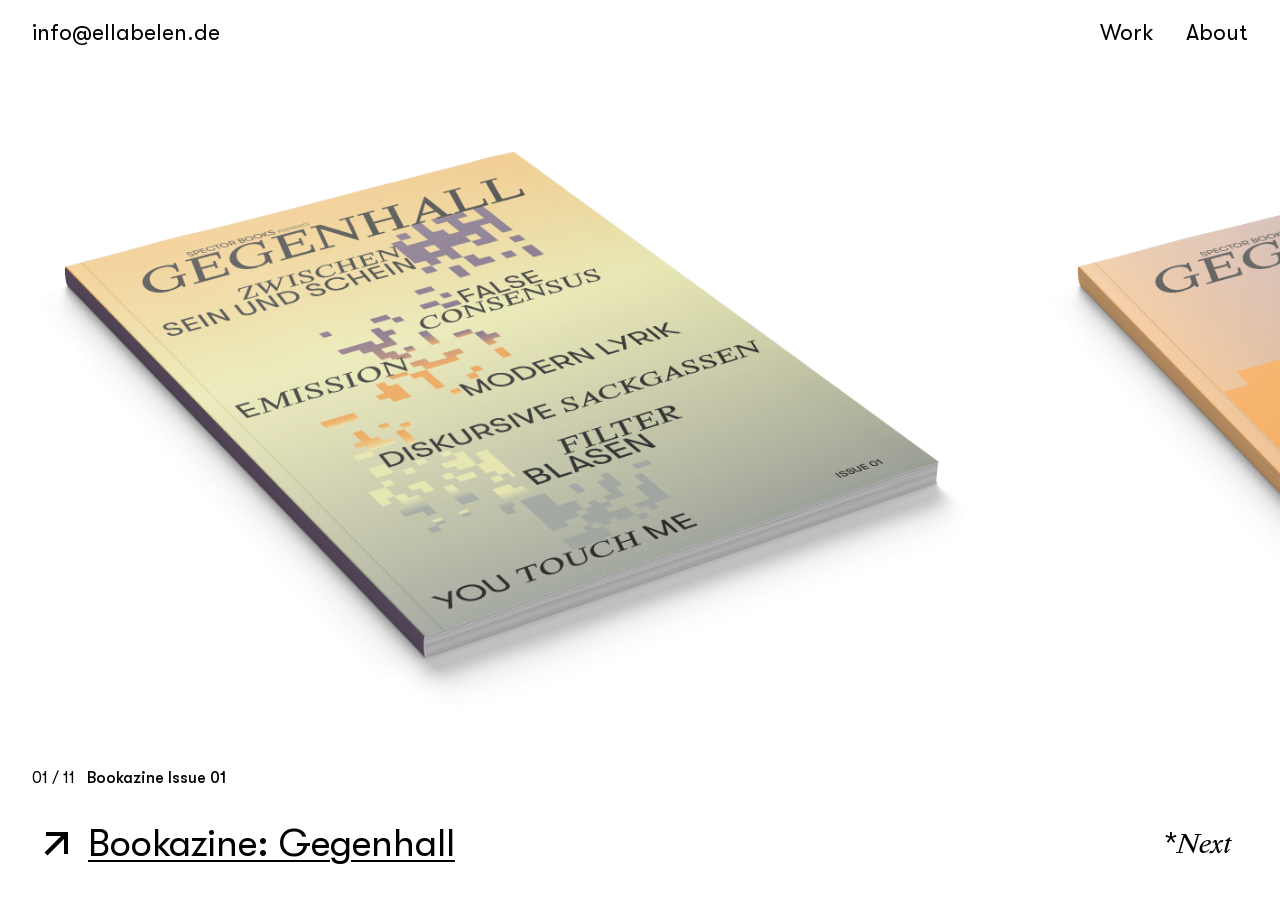
==== index.html @ c61f9cea "Rename index-html" ====
<!DOCTYPE html>
<html lang="en">
<head>
    <meta charset="UTF-8">
    <meta name="viewport" content="width=device-width, initial-scale=1.0, user-scalable=yes">
    <meta name="description" content="Your page description">
    <meta name="keywords" content="your, keywords, here">
    <meta name="author" content="Your Name">
    <!-- Prevent IE from using compatibility mode -->
    <meta http-equiv="X-UA-Compatible" content="IE=edge">
    <!-- Favicon -->
    <link rel="icon" type="image/png" href="favicon.png">

    <link rel="stylesheet" href="normalize.css">
    <link rel="stylesheet" href="fonts.css">
    <link rel="stylesheet" href="style.css">

    <title>Ella Belén</title>

</head>
<body>
    <header>
        <!-- Header content -->
            <div>
                <button id="contact-info">info@ellabelen.de</button>
            </div>
            <div class="nav-bar">
                <button class="nav-button">Work</button>
                <button class="nav-button">About</button>
            </div>
    </header>

    <main>
        <!-- Main content -->
        <div id="image-info-container">
            <span id="current-image">01</span> / <span id="image-count"></span> &nbsp; <span id="current-image-description" style="font-weight: 500;"></span>
        </div>
        <div style="display: flex; height: 100%;">
            <div id="scroll-container">
                <img src="images/gegenhall/Magazine_Mockup_1Gegenhall.png" data-description="Bookazine Issue 01" class="slider-image">
                <img src="images/gegenhall/Magazine_Mockup_1Gegenhall2.png" data-description="Bookazine Issue 02" class="slider-image">
                <img src="images/gegenhall/Magazine_Mockup_1Gegenhall5.png" data-description="Bookazine Issue 03" class="slider-image">
                <img src="images/gegenhall/Magazine_Mockup_cover4Gegenhall.jpg" data-description="Bookazine Issue 04" class="slider-image">
                <img src="images/gegenhall/Magazine_Mockup_cover5Gegenhall.jpg" data-description="Bookazine Issue 05" class="slider-image">
                <img src="images/gegenhall/gegenhall-visitenkarte-mockup.png" data-description="Visitenkarten Verlag" class="slider-image">
                <img src="images/gegenhall/plakate-buchpreismockup2.png" data-description="Plakat Buchpreis 01" class="slider-image">
                <img src="images/gegenhall/plakate-buchpreismockup3.png" data-description="Plakat Buchpreis 02" class="slider-image">
                <img src="images/gegenhall/plakate-buchpreismockup4.png" data-description="Plakat Buchpreis 03" class="slider-image">
                <img src="images/gegenhall/schal_1.png" data-description="Gegenhall Merch 01" class="slider-image" style="margin-left: 5rem">
                <img src="images/gegenhall/schal_2.png" data-description="Gegenhall Merch 02" class="slider-image" style="margin-left: 5rem">
                <div style="min-width: 40vw; display: flex; justify-content: flex-end; align-items: center;" id="rewind-button">
                    <button style="margin-right: 5rem;" class="hide-desktop">
                        <svg xmlns="http://www.w3.org/2000/svg" width="48" height="48" viewBox="0 0 24 24" fill="none" stroke="currentColor" stroke-width="2" stroke-linecap="butt" stroke-linejoin="butt" class="lucide lucide-arrow-left"><path d="m12 19-7-7 7-7"/><path d="M19 12H5"/></svg>
                    </button>
                </div>
            </div>
        </div>
    </main>

    <footer>
        <!-- Footer content -->
    </footer>

    <div id="bottom-bar">
        <div class="project-description-bullet">
            *<span class="happytimes">Wann?</span> &nbsp;<span>Sommer 2024</span>
        </div>
        <div class="project-description-bullet">
            *<span class="happytimes">Was?</span> &nbsp;<span>Bookazine- eine kritische Auseinandersetzung mit den sozialen Medien</span>
        </div>
        <div class="project-description-bullet">
            *<span class="happytimes">Entstanden</span> &nbsp;<span>im Rahmen meiner Abschlussarbeit an der Kunstschule Wandsbek</span>
        </div>
        <div class="project-description-text">
            Obwohl es den Anschein hat, dass
            wir beim Tippen und Wischen die
            Kontrolle haben, sind es in Wirklichkeit
            die Algorithmen, die bestimmen,
            was uns angezeigt wird.
            Diese Algorithmen sind darauf
            ausgelegt, uns möglichst lange an
            die Plattform zu binden, indem sie
            ständig Inhalte präsentieren, die
            unseren eigenen Interessen und
            Meinungen entsprechen. Diese
            kontinuierliche Bestätigung unserer
            Ansichten führt dazu, dass wir
            uns immer mehr von abweichenden
            Meinungen abschotten und die
            Vielfalt des gesellschaftlichen Diskurses
            schwindet.
        </div>
        <div style="display: flex; justify-content: space-between;">
            <div class="bottom-bar-header" id="bottom-bar-button">
                <svg id="bottom-bar-arrow" xmlns="http://www.w3.org/2000/svg" width="24" height="24" viewBox="0 0 24 24" fill="none" stroke="currentColor" stroke-width="2" stroke-linecap="butt" stroke-linejoin="butt" class="lucide lucide-arrow-up-right"><path d="M7 7h10v10"/><path d="M7 17 17 7"/></svg>
                <div class="project-description-title">Bookazine: Gegenhall</div>
            </div>
            <button id="next-button">
                <div><span class="walsheim" style="font-style: normal;">*</span>Next</div>
            </button>
        </div>
    </div>

    <script>

        /* Bottom bar behavior */

        const isMobile = window.matchMedia('(max-width: 800px)').matches;
        const isTouchDevice = () => {
            return ('ontouchstart' in window) || (navigator.maxTouchPoints > 0);
        };

        const bottomBar = document.querySelector('#bottom-bar');
        const bottomBarArrow = document.querySelector('#bottom-bar-arrow');
        const bottomBarHeader = document.querySelector('.bottom-bar-header');
        let clipPathClosed = 'inset(calc(100% - 6rem) 0 0 0)';

        if (isMobile) {
            clipPathClosed = 'inset(calc(100% - 4rem) 0 0 0)';
        }

        let isExpanded = false;

        const openBottomBar = () => {
            isExpanded = true;
            bottomBar.style.clipPath = 'inset(0 0 0 0)';
            bottomBarArrow.style.transform = 'rotate(135deg)';
        }

        const closeBottomBar = () => {
            isExpanded = false;
            bottomBar.style.clipPath = clipPathClosed;
            bottomBarArrow.style.transform = 'rotate(0deg)';
        }

        if (isMobile) {
            // Mobile - use click
            bottomBarHeader.addEventListener('click', () => {
                if (!isExpanded) {
                    openBottomBar();
                } else {
                    closeBottomBar();
                }
            });
            let touchStartY = 0;
            let touchEndY = 0;
            const swipeThreshold = 50; // minimum distance for swipe

            bottomBar.addEventListener('touchstart', (e) => {
                touchStartY = e.touches[0].clientY;
            });

            bottomBar.addEventListener('touchmove', (e) => {
                touchEndY = e.touches[0].clientY;
            });

            bottomBar.addEventListener('touchend', () => {
                const swipeDistance = touchEndY - touchStartY;
                
                // If swiped down more than threshold and bottom bar is expanded
                if (swipeDistance > swipeThreshold && isExpanded) {
                    closeBottomBar();
                }
                
                // Reset values
                touchStartY = 0;
                touchEndY = 0;
            });
        } else {
            // Desktop - use hover
            bottomBarHeader.addEventListener('mouseenter', openBottomBar);
            bottomBar.addEventListener('mouseleave', closeBottomBar);
        }


        /* Image slider srolling behavior */
        document.querySelector('#scroll-container').addEventListener('wheel', (e) => {
            if (e.deltaY !== 0) {
                e.preventDefault();
                e.currentTarget.scrollLeft += e.deltaY;
            }
        }, { passive: false });

        document.querySelector('#rewind-button').addEventListener('click', () => {
            document.querySelector('#scroll-container').scrollTo({
                left: 0,
                behavior: 'smooth',
            });
        });

        const contactInfo = document.querySelector('#contact-info');
        let currentContent = 'info@ellabelen.de';
        


        /* Contact info element in nav bar */
        function switchInfoContent() {
            const email = 'info@ellabelen.de';
            const insta = '@ella.belen';
            const mobile = '+49 150 123456'
            
            switch (currentContent) {
                case email:
                    currentContent = insta;
                    break;
                case insta:
                    currentContent = mobile;
                    break;
                case mobile:
                    currentContent = email;
                    break;
            }
            contactInfo.textContent = currentContent;
        }

        contactInfo.addEventListener('mouseover', switchInfoContent);


        /* Image slider page counter */
        const numberOfImages = document.querySelectorAll('.slider-image').length;
        document.querySelector('#image-count').textContent = numberOfImages;

        const scrollContainer = document.getElementById('scroll-container');
        const currentImageCounter = document.getElementById('current-image');
        const currentImageDescription = document.getElementById('current-image-description');
        const images = document.querySelectorAll('.slider-image');

        function updateCurrentImage() {
            const containerRect = scrollContainer.getBoundingClientRect();
            const containerCenter = containerRect.left + containerRect.width / 3 * 2;
            
            let closestImage = images[0];
            let closestDistance = Infinity;
            
            images.forEach((image, index) => {
                const imageRect = image.getBoundingClientRect();
                const imageCenter = imageRect.left + imageRect.width / 3 * 2;
                const distance = Math.abs(containerCenter - imageCenter);
                
                if (distance < closestDistance) {
                    closestDistance = distance;
                    closestImage = image;
                }
            });
            
            const currentIndex = Array.from(images).indexOf(closestImage) + 1;
            currentImageCounter.textContent = currentIndex.toString().padStart(2, '0');
            
            const description = closestImage.dataset.description;
            currentImageDescription.textContent = description;
        }

        scrollContainer.addEventListener('scroll', updateCurrentImage);

        updateCurrentImage();

    </script>
</body>
</html>
---- fonts.css ----
@font-face {
    font-family: 'HappyTimes';
    src: url('fonts/happy-times/happy-times-at-the-ikob.otf') format('opentype');
    font-weight: 400;
    font-style: normal;
}

@font-face {
    font-family: 'HappyTimes';
    src: url('fonts/happy-times/happy-times-at-the-ikob_italic.otf') format('opentype');
    font-weight: 400;
    font-style: italic;
}

@font-face {
    font-family: 'Walsheim';
    src: url('fonts/GT_Walsheim/Normal/GTWalsheimPro-Regular.ttf') format('truetype');
    font-weight: 400;
    font-style: normal;
}

@font-face {
    font-family: 'Walsheim';
    src: url('fonts/GT_Walsheim/Normal/GTWalsheimPro-Medium.ttf') format('truetype');
    font-weight: 500;
    font-style: normal;
}
---- style.css ----
.happytimes {
    font-family: 'HappyTimes';
    font-weight: 400;
    font-style: italic;
}

.walsheim {
    font-family: 'Walsheim', sans-serif;
    font-weight: 400;
}

body {
    height: 100vh;
    cursor: url("data:image/svg+xml;utf8,<svg xmlns='http://www.w3.org/2000/svg' width='24' height='24' viewBox='0 0 24 24'><circle cx='12' cy='12' r='4' fill='transparent'/><circle cx='12' cy='12' r='5' stroke='black' stroke-width='2' fill='none'/></svg>") 12 12, default;
}

header {
    height: 4rem;
    font-family: 'Walsheim';
    display: flex;
    gap: 20px;
    padding: 1rem 2rem;
    font-size: 1.4rem;
    justify-content: space-between;
}

.nav-bar {
    justify-self: end;
    display: flex;
    gap: 2rem;
    justify-content: space-between;
}

@media only screen and (max-width: 800px) {
    header {
        font-size: 1.2rem;
        padding: 1rem 1.4rem;
    }
    .nav-bar {
        gap: 1rem;
    }
}

main {
    height: calc(100vh - 8rem);
    position: relative;
}

footer {
    height: 4rem;
}

button:hover {
    cursor: url('data:image/svg+xml;utf8,<svg xmlns="http://www.w3.org/2000/svg" viewBox="0 0 24 24"><polygon points="12,7 16,15.5 8,15.5" fill="white" stroke="black" stroke-width="1.5"/></svg>') 12 12, default;
}

.slider-image {
    height: 100%;
    width: auto;
    object-fit: contain;
}

div {
    -ms-overflow-style: none;  /* IE and Edge */
    scrollbar-width: none;     /* Firefox */
}

div::-webkit-scrollbar {
    display: none;             /* Chrome, Safari and Opera */
}

#image-info-container {
    font-family: 'Walsheim';
    width: 100%;
    font-size: 1rem;
    min-width: 350px;
    padding: 2rem;
    position: absolute;
    left: 0;
    line-height: 1.1rem;
    text-align: left;
    bottom: 1rem;
}

@media only screen and (max-width: 800px) {
    #image-info-container {
        text-align: center;
        bottom: 0;
    }
}

#next-button {
    font-family: 'HappyTimes';
    font-style: italic;
    text-align: left; 
    font-size: 1.8rem;
    line-height: 2.6rem;
    display: flex;
    align-items: center;
    margin-top: 1.5rem;
    margin-right: 1rem;
    flex-wrap: nowrap;
    gap: 0.5rem;
}

#next-button:hover {
    text-decoration: underline;
    text-decoration-thickness: 2px;
    text-underline-offset: 4px;
}

#next-button svg {
    width: 3rem;
    height: 3rem;
}

.nav-button:hover {
    text-decoration: underline;
}

.bottom-bar-header {
    display: flex;
    align-items: center;
    margin-top: 1.5rem;
    flex-wrap: nowrap;
    gap: 0.5rem;
    svg {
        width: 3rem;
        height: 3rem;
    }
}

.project-description-bullet {
    font-family: 'Walsheim';
    font-size: 1.8rem;
    line-height: 2.2rem;
}

.project-description-title {
    font-family: 'Walsheim';
    text-align: left; 
    font-size: 2.4rem;
    line-height: 2.6rem;
    text-decoration: underline;
    text-decoration-thickness: 2px;
    text-underline-offset: 4px;
}

.project-description-text {
    font-family: 'Walsheim';
    font-size: 1.2rem;
    line-height: 1.5rem;
    max-width: 550px;
    margin-top: 1rem;
}

#bottom-bar {
    position: fixed;
    bottom: 0;
    left: 0;
    width: 100%;
    background-color: white;
    padding: 2rem;
    z-index: 100;
    box-shadow: rgba(100, 100, 111, 0.2) 0px 7px 29px 0px;
    clip-path: inset(calc(100% - 6rem) 0 0 0);
    transition: clip-path 0.3s ease-in-out;
    svg {
        transition: transform 0.3s ease-in-out;
    }
    cursor: url('data:image/svg+xml;utf8,<svg xmlns="http://www.w3.org/2000/svg" viewBox="0 0 100 100"><text x="50" y="70" text-anchor="middle" font-family="Arial" font-size="80" fill="black">*</text></svg>') 12 12, default;
}

@media only screen and (max-width: 800px) {
    .bottom-bar-header {
        svg {
            width: 2rem;
            height: 2rem;
        }
        margin-top: 1rem;
    }
    .project-description-title {
        font-size: 1.2rem;
        line-height: 1.4rem;
        text-decoration: underline;
        text-decoration-thickness: 1.5px;
        text-underline-offset: 2.5px;
    }
    .project-description-bullet {
        font-size: 1.2rem;
        line-height: 1.4rem;
    }
    .project-description-text {
        font-size: 1.0rem;
        line-height: 1.2rem;
    }
    #next-button {
        font-size: 1.2rem;
        line-height: 1.4rem;
        margin-top: 1.2rem;
    }
    #bottom-bar {
        padding: 1rem;
        clip-path: inset(calc(100% - 4rem) 0 0 0);
        border-radius: 12px 12px 0 0;
    }
}

#rewind-button {
    margin-left: 2rem;
    cursor: url("data:image/svg+xml;utf8,<svg xmlns='http://www.w3.org/2000/svg' width='48' height='48' viewBox='0 0 24 24' fill='none' stroke='currentColor' stroke-width='2' stroke-linecap='butt' stroke-linejoin='butt' class='lucide lucide-arrow-left'><path d='m12 19-7-7 7-7'/><path d='M19 12H5'/></svg>"), default;
}

#scroll-container {
    display: flex;
    overflow-x: auto;
    gap: 20px;
    padding: 20px 0 120px 0;
}

@media only screen and (max-width: 800px) {
    #scroll-container {
        padding-bottom: 120px;
    }
}

@media only screen and (min-width: 800px) {
    .hide-desktop {
        display: none;
    }
}

@media only screen and (max-width: 800px) {
    .hide-mobile {
        display: none;
    }
}
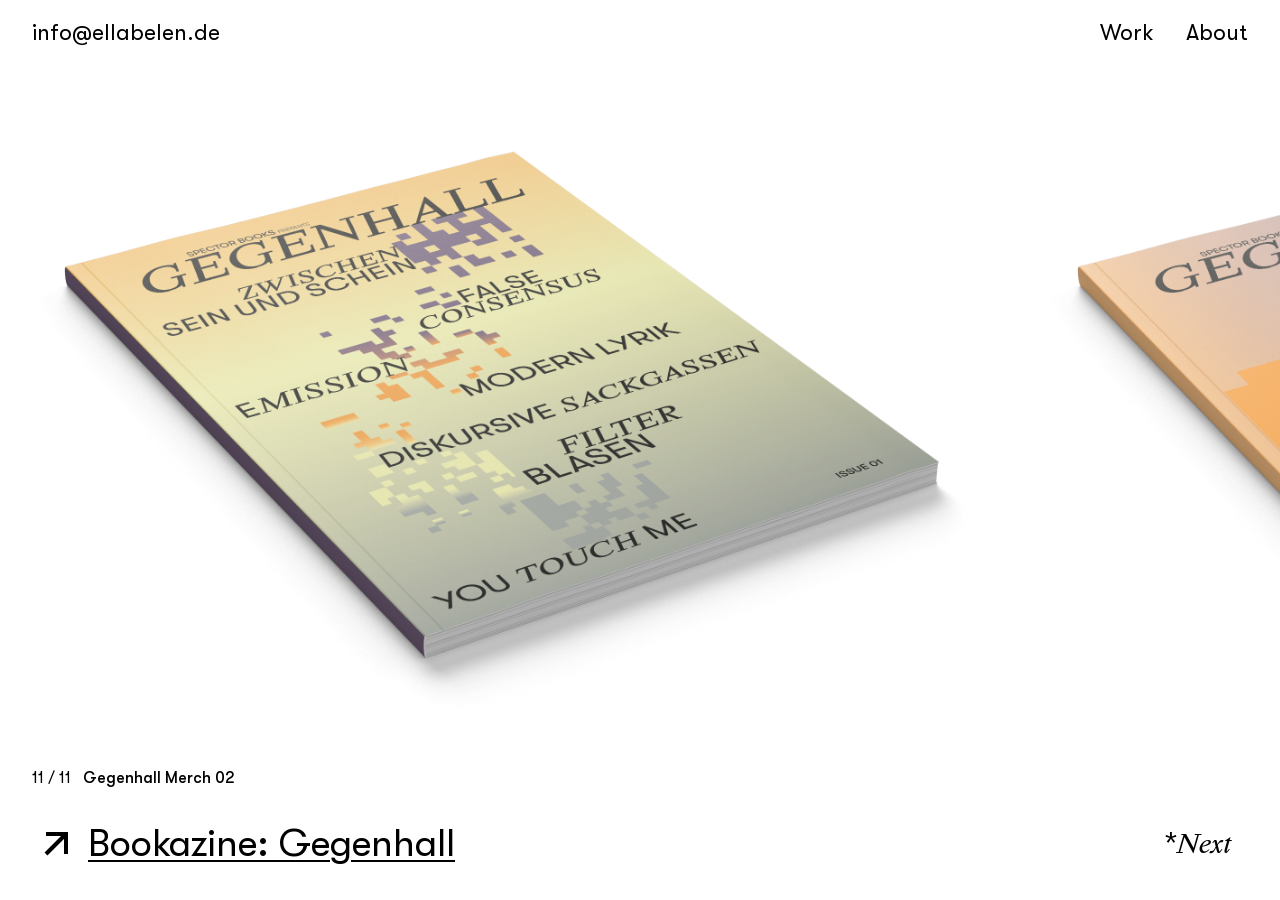
==== commit b67fec0a: "typo in image title" ====
--- a/index.html
+++ b/index.html
@@ -40,7 +40,7 @@
                 <img src="images/gegenhall/Magazine_Mockup_1Gegenhall.png" data-description="Bookazine Issue 01" class="slider-image">
                 <img src="images/gegenhall/Magazine_Mockup_1Gegenhall2.png" data-description="Bookazine Issue 02" class="slider-image">
                 <img src="images/gegenhall/Magazine_Mockup_1Gegenhall5.png" data-description="Bookazine Issue 03" class="slider-image">
-                <img src="images/gegenhall/Magazine_Mockup_cover4Gegenhall.jpg" data-description="Bookazine Issue 04" class="slider-image">
+                <img src="images/gegenhall/Magazine_Mockup_Cover4Gegenhall.jpg" data-description="Bookazine Issue 04" class="slider-image">
                 <img src="images/gegenhall/Magazine_Mockup_cover5Gegenhall.jpg" data-description="Bookazine Issue 05" class="slider-image">
                 <img src="images/gegenhall/gegenhall-visitenkarte-mockup.png" data-description="Visitenkarten Verlag" class="slider-image">
                 <img src="images/gegenhall/plakate-buchpreismockup2.png" data-description="Plakat Buchpreis 01" class="slider-image">
